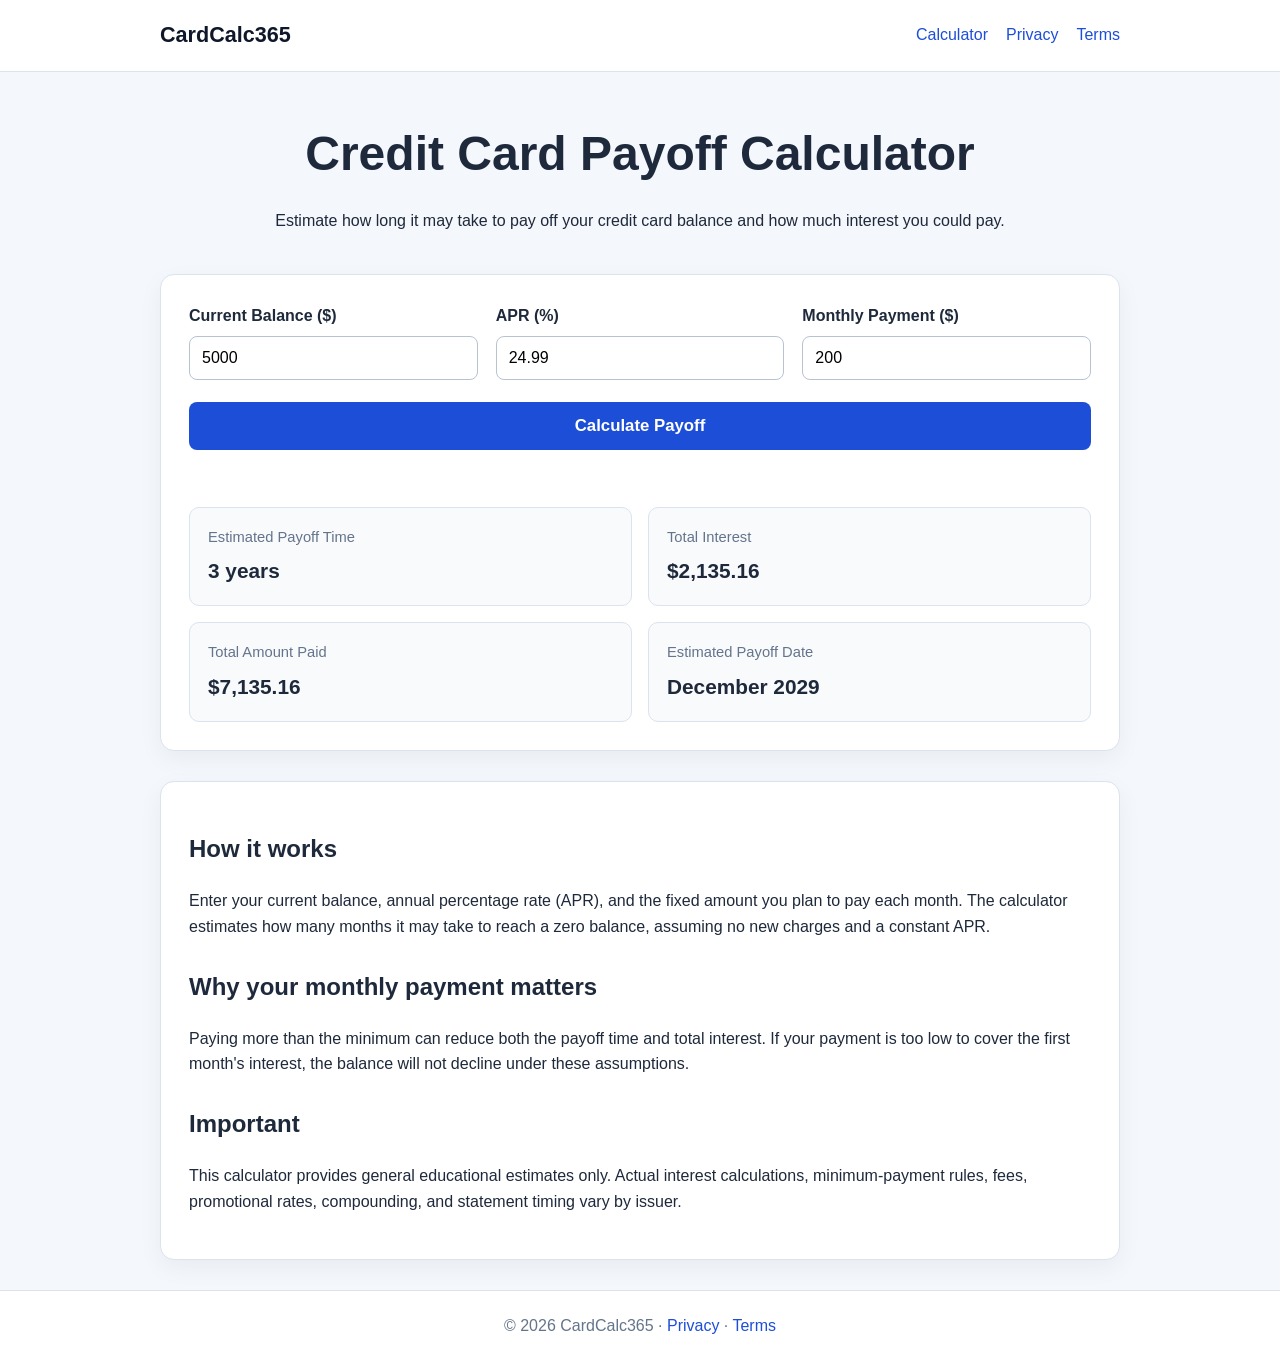
==== index.html @ a26a6aa6 "Add files via upload" ====
<!DOCTYPE html>
<html lang="en">
<head>
<meta charset="UTF-8">
<meta name="viewport" content="width=device-width, initial-scale=1.0">
<title>Credit Card Payoff Calculator | CardCalc365</title>
<meta name="description" content="Free U.S. credit card payoff calculator. Estimate payoff time, total interest, total paid, and payoff date.">
<link rel="stylesheet" href="style.css">
</head>
<body>
<header><div class="wrap top"><a class="brand" href="/">CardCalc365</a><nav><a href="/">Calculator</a><a href="privacy.html">Privacy</a><a href="terms.html">Terms</a></nav></div></header>
<main class="wrap">
<section class="hero"><h1>Credit Card Payoff Calculator</h1><p>Estimate how long it may take to pay off your credit card balance and how much interest you could pay.</p></section>
<section class="card">
<div class="grid">
<label>Current Balance ($)<input id="balance" type="number" min="0" step="0.01" value="5000"></label>
<label>APR (%)<input id="apr" type="number" min="0" step="0.01" value="24.99"></label>
<label>Monthly Payment ($)<input id="payment" type="number" min="0" step="0.01" value="200"></label>
</div>
<button id="calc">Calculate Payoff</button>
<p id="msg" class="msg"></p>
<div class="results">
<div><span>Estimated Payoff Time</span><strong id="time">—</strong></div>
<div><span>Total Interest</span><strong id="interest">—</strong></div>
<div><span>Total Amount Paid</span><strong id="paid">—</strong></div>
<div><span>Estimated Payoff Date</span><strong id="date">—</strong></div>
</div>
</section>
<section class="content">
<h2>How it works</h2><p>Enter your current balance, annual percentage rate (APR), and the fixed amount you plan to pay each month. The calculator estimates how many months it may take to reach a zero balance, assuming no new charges and a constant APR.</p>
<h2>Why your monthly payment matters</h2><p>Paying more than the minimum can reduce both the payoff time and total interest. If your payment is too low to cover the first month's interest, the balance will not decline under these assumptions.</p>
<h2>Important</h2><p>This calculator provides general educational estimates only. Actual interest calculations, minimum-payment rules, fees, promotional rates, compounding, and statement timing vary by issuer.</p>
</section>
</main>
<footer><div class="wrap">© <span id="year"></span> CardCalc365 · <a href="privacy.html">Privacy</a> · <a href="terms.html">Terms</a></div></footer>
<script src="script.js"></script>
</body>
</html>
---- style.css ----
*{box-sizing:border-box}body{margin:0;font-family:Arial,Helvetica,sans-serif;background:#f4f7fb;color:#1e293b;line-height:1.6}.wrap{width:min(960px,92%);margin:auto}header,footer{background:#fff;border-bottom:1px solid #dbe3ee}.top{display:flex;justify-content:space-between;align-items:center;padding:18px 0}.brand{font-weight:700;font-size:1.35rem;color:#0f172a;text-decoration:none}nav{display:flex;gap:18px}a{color:#1d4ed8;text-decoration:none}a:hover{text-decoration:underline}.hero{text-align:center;padding:44px 0 24px}.hero h1{font-size:clamp(2rem,5vw,3rem);margin:0 0 10px}.card,.content{background:#fff;border:1px solid #dbe3ee;border-radius:14px;padding:28px;box-shadow:0 8px 24px rgba(15,23,42,.05);margin-bottom:30px}.grid{display:grid;grid-template-columns:repeat(3,1fr);gap:18px}label{font-weight:700}input{width:100%;margin-top:7px;padding:12px;border:1px solid #b8c3d1;border-radius:8px;font-size:1rem}button{margin-top:22px;width:100%;padding:14px;border:0;border-radius:8px;background:#1d4ed8;color:#fff;font-size:1.05rem;font-weight:700;cursor:pointer}.msg{font-weight:700;min-height:25px}.results{display:grid;grid-template-columns:repeat(2,1fr);gap:16px}.results div{background:#f8fafc;border:1px solid #dbe3ee;border-radius:10px;padding:18px}.results span{display:block;color:#64748b;font-size:.92rem}.results strong{display:block;font-size:1.3rem;margin-top:5px}.content h2:not(:first-child){margin-top:28px}footer{border-top:1px solid #dbe3ee;border-bottom:0;text-align:center;padding:22px 0;color:#64748b}@media(max-width:760px){.top{flex-direction:column;align-items:flex-start;gap:10px}.grid,.results{grid-template-columns:1fr}.card,.content{padding:20px}}
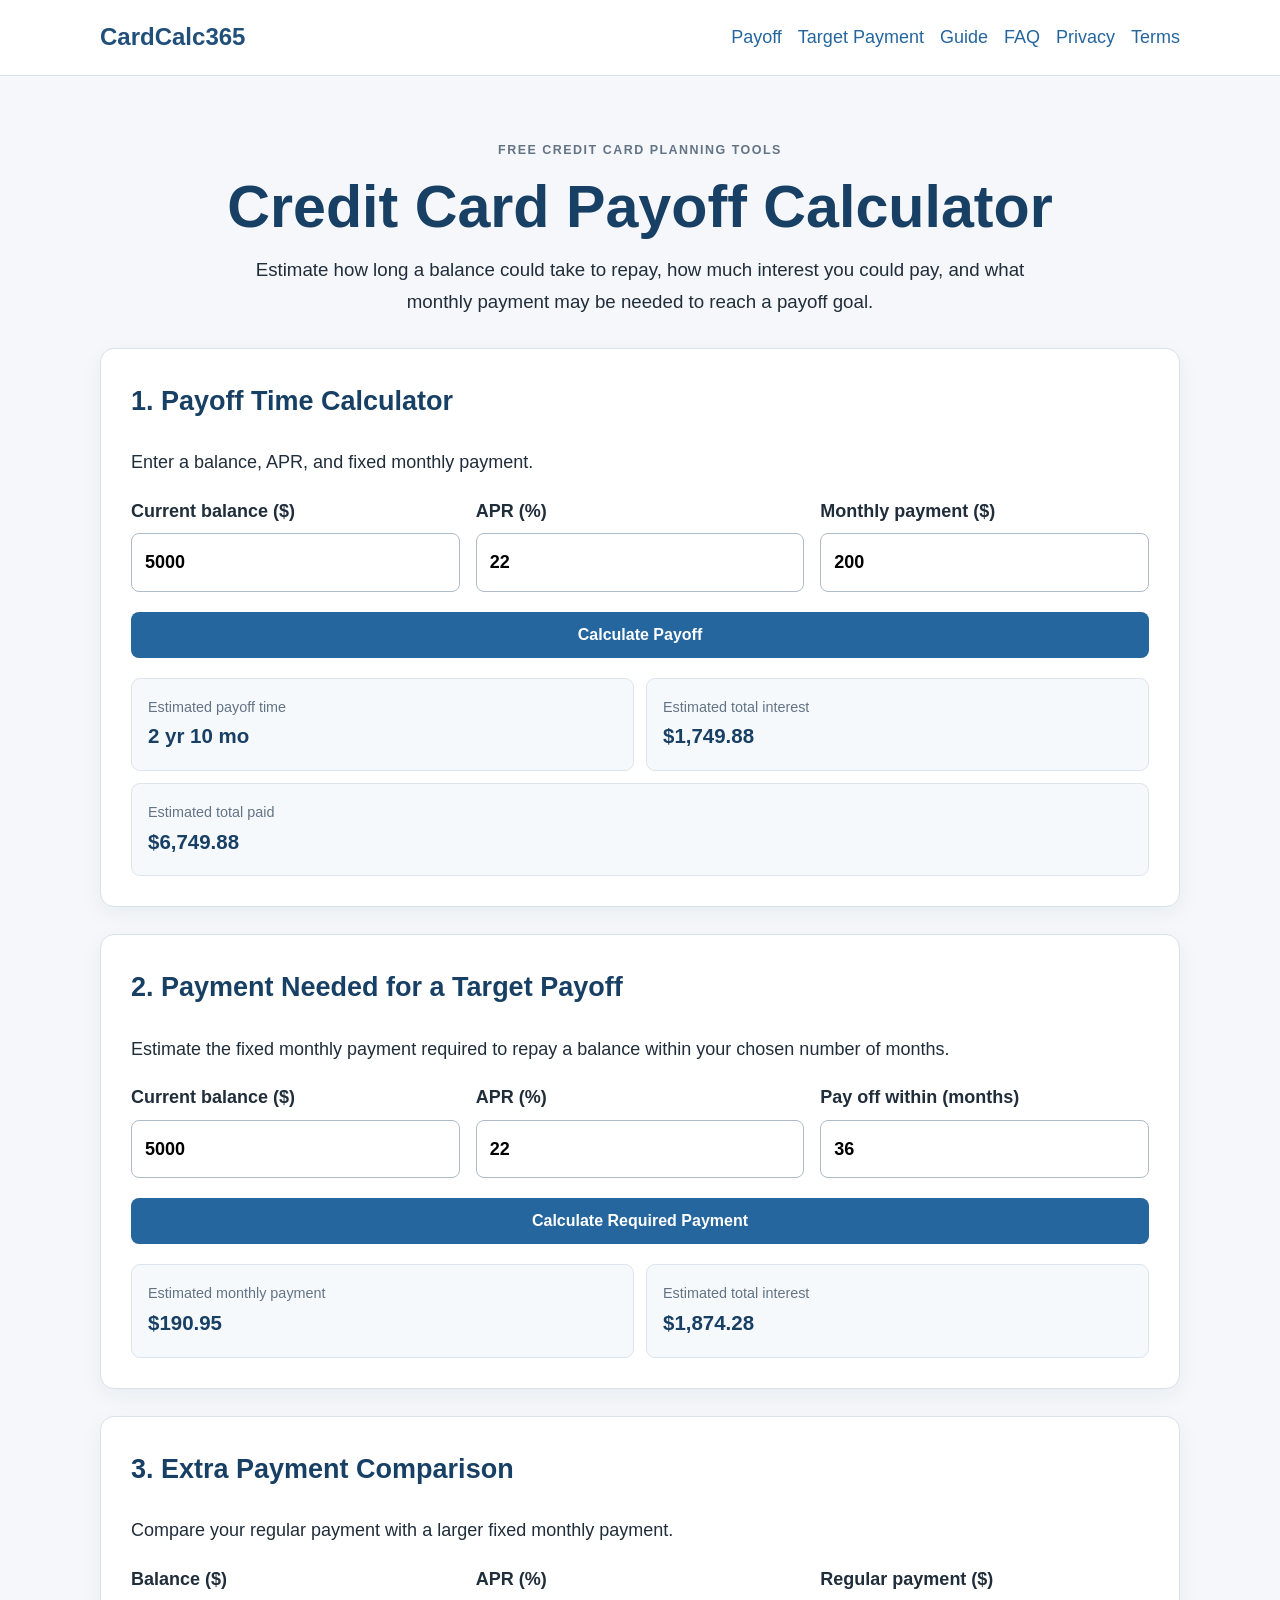
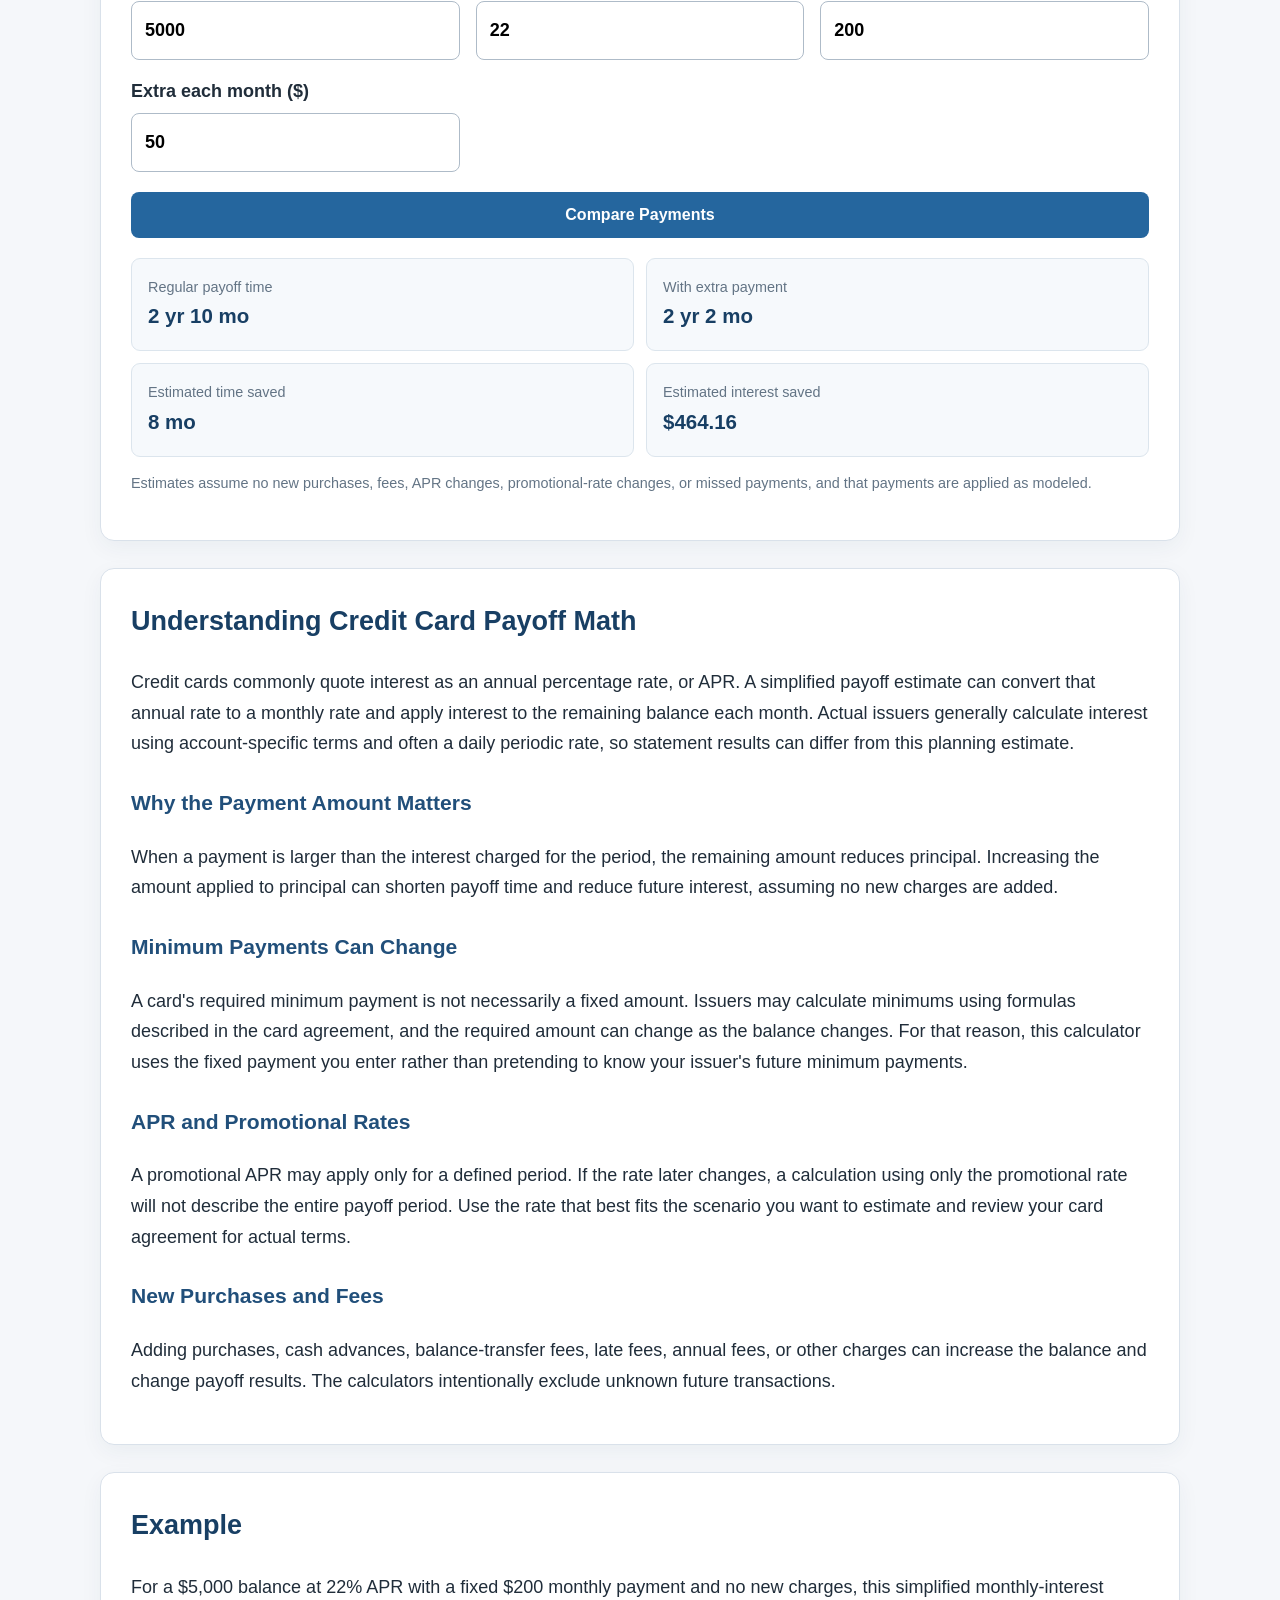
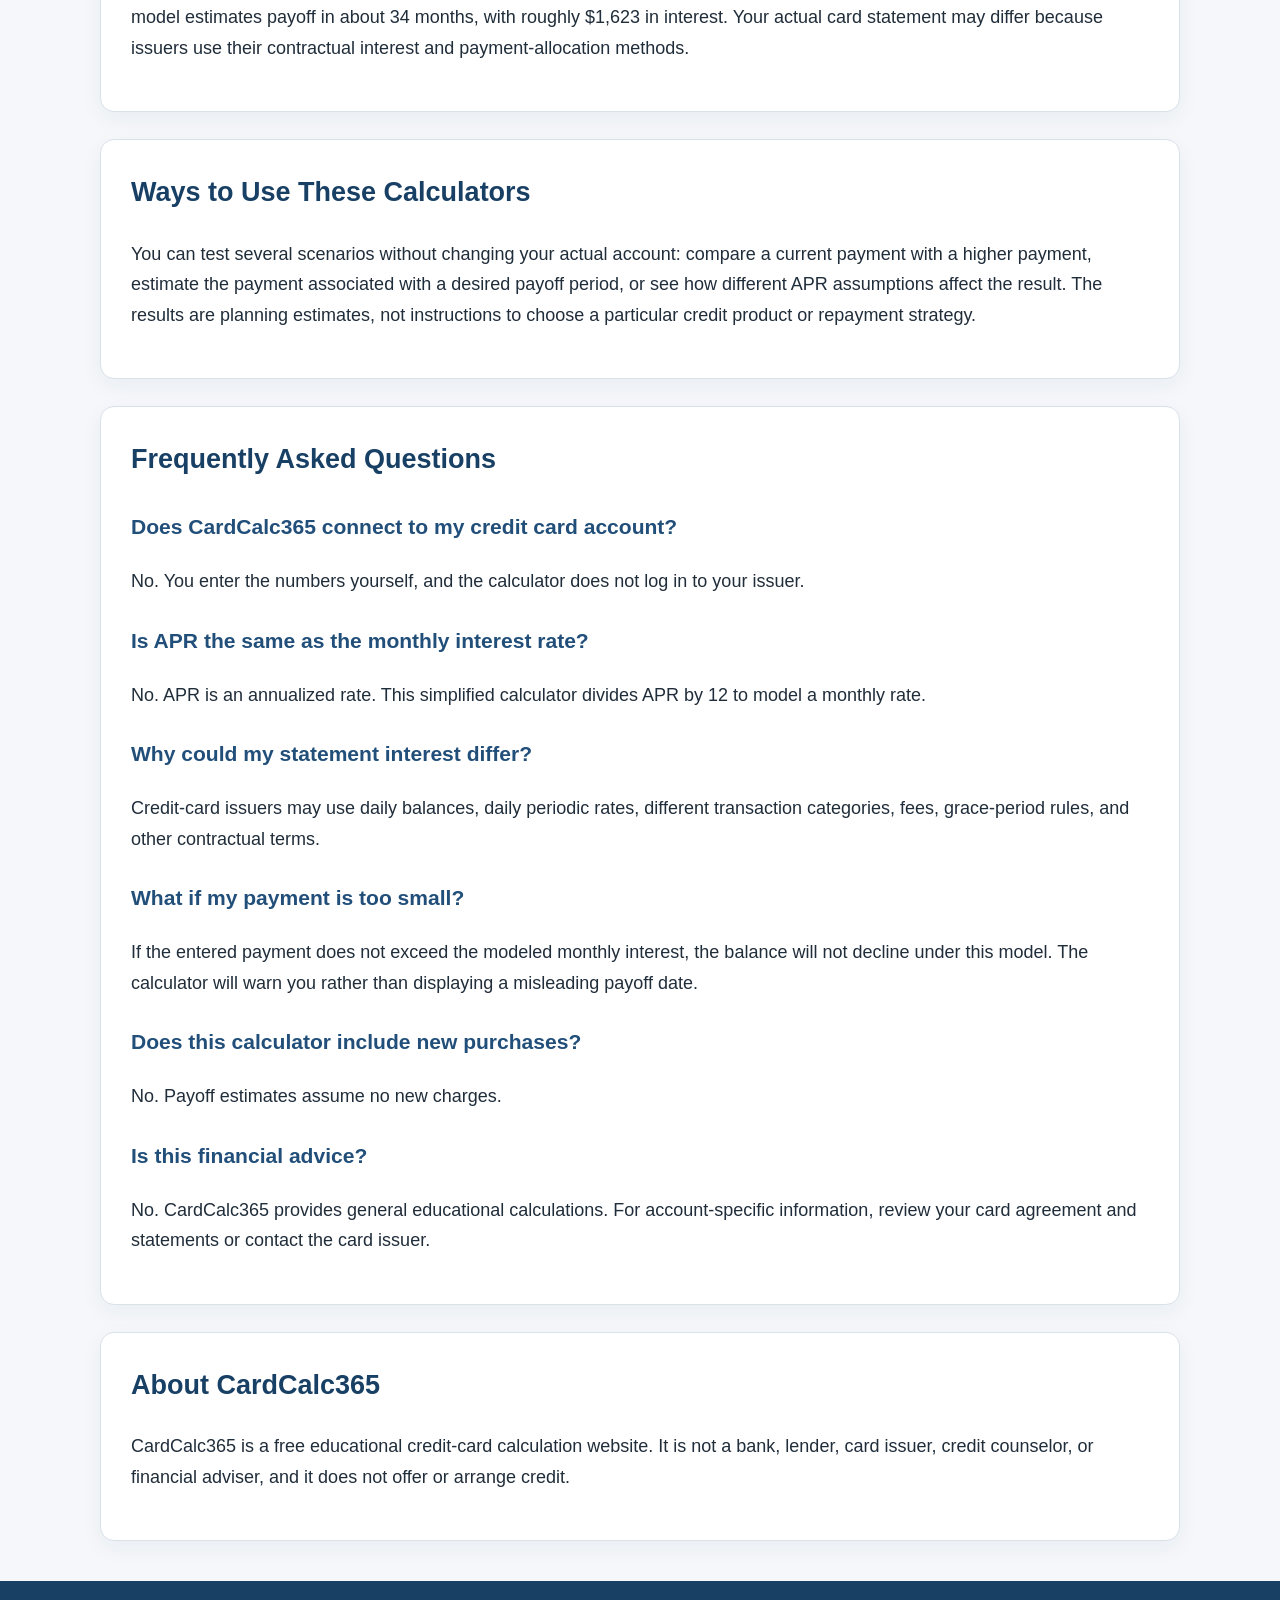
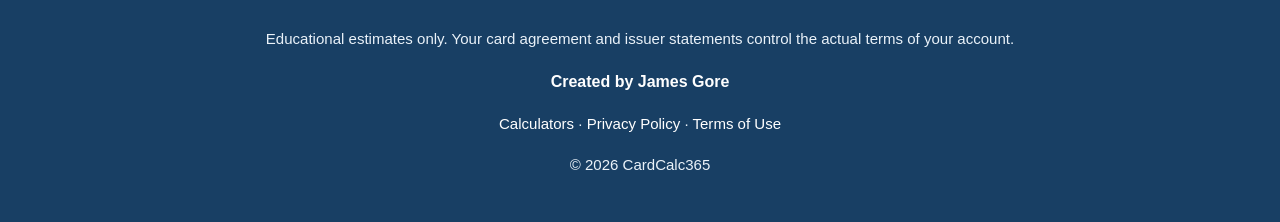
==== commit 66002f12: "Add files via upload" ====
--- a/index.html
+++ b/index.html
@@ -1,38 +1,53 @@
-<!DOCTYPE html>
-<html lang="en">
-<head>
-<meta charset="UTF-8">
-<meta name="viewport" content="width=device-width, initial-scale=1.0">
+<!doctype html>
+<html lang="en"><head>
+<meta charset="utf-8"><meta name="viewport" content="width=device-width,initial-scale=1">
 <title>Credit Card Payoff Calculator | CardCalc365</title>
-<meta name="description" content="Free U.S. credit card payoff calculator. Estimate payoff time, total interest, total paid, and payoff date.">
+<meta name="description" content="Free credit card payoff calculator. Estimate payoff time, total interest, payment needed for a target payoff date, and the effect of extra monthly payments.">
 <link rel="stylesheet" href="style.css">
-</head>
-<body>
-<header><div class="wrap top"><a class="brand" href="/">CardCalc365</a><nav><a href="/">Calculator</a><a href="privacy.html">Privacy</a><a href="terms.html">Terms</a></nav></div></header>
+</head><body>
+<header><div class="wrap top"><a class="brand" href="index.html">CardCalc365</a><nav><a href="#payoff">Payoff</a><a href="#target">Target Payment</a><a href="#guide">Guide</a><a href="#faq">FAQ</a><a href="privacy.html">Privacy</a><a href="terms.html">Terms</a></nav></div></header>
 <main class="wrap">
-<section class="hero"><h1>Credit Card Payoff Calculator</h1><p>Estimate how long it may take to pay off your credit card balance and how much interest you could pay.</p></section>
-<section class="card">
-<div class="grid">
-<label>Current Balance ($)<input id="balance" type="number" min="0" step="0.01" value="5000"></label>
-<label>APR (%)<input id="apr" type="number" min="0" step="0.01" value="24.99"></label>
-<label>Monthly Payment ($)<input id="payment" type="number" min="0" step="0.01" value="200"></label>
-</div>
-<button id="calc">Calculate Payoff</button>
-<p id="msg" class="msg"></p>
-<div class="results">
-<div><span>Estimated Payoff Time</span><strong id="time">—</strong></div>
-<div><span>Total Interest</span><strong id="interest">—</strong></div>
-<div><span>Total Amount Paid</span><strong id="paid">—</strong></div>
-<div><span>Estimated Payoff Date</span><strong id="date">—</strong></div>
-</div>
+<section class="hero"><p class="eyebrow">FREE CREDIT CARD PLANNING TOOLS</p><h1>Credit Card Payoff Calculator</h1><p class="lead">Estimate how long a balance could take to repay, how much interest you could pay, and what monthly payment may be needed to reach a payoff goal.</p></section>
+
+<section class="card" id="payoff"><h2>1. Payoff Time Calculator</h2><p>Enter a balance, APR, and fixed monthly payment.</p>
+<div class="grid"><label>Current balance ($)<input id="balance" type="number" min="0" step="10" value="5000"></label><label>APR (%)<input id="apr" type="number" min="0" step=".01" value="22"></label><label>Monthly payment ($)<input id="payment" type="number" min="0" step="5" value="200"></label></div>
+<button onclick="calcPayoff()">Calculate Payoff</button><p class="error" id="err1"></p>
+<div class="results"><div><span>Estimated payoff time</span><strong id="months">—</strong></div><div><span>Estimated total interest</span><strong id="interest">—</strong></div><div class="wide"><span>Estimated total paid</span><strong id="total">—</strong></div></div>
 </section>
-<section class="content">
-<h2>How it works</h2><p>Enter your current balance, annual percentage rate (APR), and the fixed amount you plan to pay each month. The calculator estimates how many months it may take to reach a zero balance, assuming no new charges and a constant APR.</p>
-<h2>Why your monthly payment matters</h2><p>Paying more than the minimum can reduce both the payoff time and total interest. If your payment is too low to cover the first month's interest, the balance will not decline under these assumptions.</p>
-<h2>Important</h2><p>This calculator provides general educational estimates only. Actual interest calculations, minimum-payment rules, fees, promotional rates, compounding, and statement timing vary by issuer.</p>
+
+<section class="card" id="target"><h2>2. Payment Needed for a Target Payoff</h2><p>Estimate the fixed monthly payment required to repay a balance within your chosen number of months.</p>
+<div class="grid"><label>Current balance ($)<input id="balance2" type="number" min="0" step="10" value="5000"></label><label>APR (%)<input id="apr2" type="number" min="0" step=".01" value="22"></label><label>Pay off within (months)<input id="targetMonths" type="number" min="1" step="1" value="36"></label></div>
+<button onclick="calcTarget()">Calculate Required Payment</button><p class="error" id="err2"></p>
+<div class="results"><div><span>Estimated monthly payment</span><strong id="needed">—</strong></div><div><span>Estimated total interest</span><strong id="targetInterest">—</strong></div></div>
 </section>
+
+<section class="card"><h2>3. Extra Payment Comparison</h2><p>Compare your regular payment with a larger fixed monthly payment.</p>
+<div class="grid"><label>Balance ($)<input id="balance3" type="number" min="0" step="10" value="5000"></label><label>APR (%)<input id="apr3" type="number" min="0" step=".01" value="22"></label><label>Regular payment ($)<input id="regular" type="number" min="0" step="5" value="200"></label><label>Extra each month ($)<input id="extra" type="number" min="0" step="5" value="50"></label></div>
+<button onclick="calcExtra()">Compare Payments</button><p class="error" id="err3"></p>
+<div class="results"><div><span>Regular payoff time</span><strong id="regularTime">—</strong></div><div><span>With extra payment</span><strong id="extraTime">—</strong></div><div><span>Estimated time saved</span><strong id="timeSaved">—</strong></div><div><span>Estimated interest saved</span><strong id="interestSaved">—</strong></div></div>
+<p class="note">Estimates assume no new purchases, fees, APR changes, promotional-rate changes, or missed payments, and that payments are applied as modeled.</p></section>
+
+<section class="content" id="guide"><h2>Understanding Credit Card Payoff Math</h2>
+<p>Credit cards commonly quote interest as an annual percentage rate, or APR. A simplified payoff estimate can convert that annual rate to a monthly rate and apply interest to the remaining balance each month. Actual issuers generally calculate interest using account-specific terms and often a daily periodic rate, so statement results can differ from this planning estimate.</p>
+<h3>Why the Payment Amount Matters</h3><p>When a payment is larger than the interest charged for the period, the remaining amount reduces principal. Increasing the amount applied to principal can shorten payoff time and reduce future interest, assuming no new charges are added.</p>
+<h3>Minimum Payments Can Change</h3><p>A card's required minimum payment is not necessarily a fixed amount. Issuers may calculate minimums using formulas described in the card agreement, and the required amount can change as the balance changes. For that reason, this calculator uses the fixed payment you enter rather than pretending to know your issuer's future minimum payments.</p>
+<h3>APR and Promotional Rates</h3><p>A promotional APR may apply only for a defined period. If the rate later changes, a calculation using only the promotional rate will not describe the entire payoff period. Use the rate that best fits the scenario you want to estimate and review your card agreement for actual terms.</p>
+<h3>New Purchases and Fees</h3><p>Adding purchases, cash advances, balance-transfer fees, late fees, annual fees, or other charges can increase the balance and change payoff results. The calculators intentionally exclude unknown future transactions.</p></section>
+
+<section class="content"><h2>Example</h2><p>For a $5,000 balance at 22% APR with a fixed $200 monthly payment and no new charges, this simplified monthly-interest model estimates payoff in about 34 months, with roughly $1,623 in interest. Your actual card statement may differ because issuers use their contractual interest and payment-allocation methods.</p></section>
+
+<section class="content"><h2>Ways to Use These Calculators</h2>
+<p>You can test several scenarios without changing your actual account: compare a current payment with a higher payment, estimate the payment associated with a desired payoff period, or see how different APR assumptions affect the result. The results are planning estimates, not instructions to choose a particular credit product or repayment strategy.</p></section>
+
+<section class="content" id="faq"><h2>Frequently Asked Questions</h2>
+<h3>Does CardCalc365 connect to my credit card account?</h3><p>No. You enter the numbers yourself, and the calculator does not log in to your issuer.</p>
+<h3>Is APR the same as the monthly interest rate?</h3><p>No. APR is an annualized rate. This simplified calculator divides APR by 12 to model a monthly rate.</p>
+<h3>Why could my statement interest differ?</h3><p>Credit-card issuers may use daily balances, daily periodic rates, different transaction categories, fees, grace-period rules, and other contractual terms.</p>
+<h3>What if my payment is too small?</h3><p>If the entered payment does not exceed the modeled monthly interest, the balance will not decline under this model. The calculator will warn you rather than displaying a misleading payoff date.</p>
+<h3>Does this calculator include new purchases?</h3><p>No. Payoff estimates assume no new charges.</p>
+<h3>Is this financial advice?</h3><p>No. CardCalc365 provides general educational calculations. For account-specific information, review your card agreement and statements or contact the card issuer.</p></section>
+
+<section class="content"><h2>About CardCalc365</h2><p>CardCalc365 is a free educational credit-card calculation website. It is not a bank, lender, card issuer, credit counselor, or financial adviser, and it does not offer or arrange credit.</p></section>
 </main>
-<footer><div class="wrap">© <span id="year"></span> CardCalc365 · <a href="privacy.html">Privacy</a> · <a href="terms.html">Terms</a></div></footer>
-<script src="script.js"></script>
-</body>
-</html>+<footer><div class="wrap"><p>Educational estimates only. Your card agreement and issuer statements control the actual terms of your account.</p><p class="creator">Created by James Gore</p><p><a href="index.html">Calculators</a> · <a href="privacy.html">Privacy Policy</a> · <a href="terms.html">Terms of Use</a></p><p>© 2026 CardCalc365</p></div></footer>
+<script src="script.js"></script></body></html>
--- a/style.css
+++ b/style.css
@@ -1 +1 @@
-*{box-sizing:border-box}body{margin:0;font-family:Arial,Helvetica,sans-serif;background:#f4f7fb;color:#1e293b;line-height:1.6}.wrap{width:min(960px,92%);margin:auto}header,footer{background:#fff;border-bottom:1px solid #dbe3ee}.top{display:flex;justify-content:space-between;align-items:center;padding:18px 0}.brand{font-weight:700;font-size:1.35rem;color:#0f172a;text-decoration:none}nav{display:flex;gap:18px}a{color:#1d4ed8;text-decoration:none}a:hover{text-decoration:underline}.hero{text-align:center;padding:44px 0 24px}.hero h1{font-size:clamp(2rem,5vw,3rem);margin:0 0 10px}.card,.content{background:#fff;border:1px solid #dbe3ee;border-radius:14px;padding:28px;box-shadow:0 8px 24px rgba(15,23,42,.05);margin-bottom:30px}.grid{display:grid;grid-template-columns:repeat(3,1fr);gap:18px}label{font-weight:700}input{width:100%;margin-top:7px;padding:12px;border:1px solid #b8c3d1;border-radius:8px;font-size:1rem}button{margin-top:22px;width:100%;padding:14px;border:0;border-radius:8px;background:#1d4ed8;color:#fff;font-size:1.05rem;font-weight:700;cursor:pointer}.msg{font-weight:700;min-height:25px}.results{display:grid;grid-template-columns:repeat(2,1fr);gap:16px}.results div{background:#f8fafc;border:1px solid #dbe3ee;border-radius:10px;padding:18px}.results span{display:block;color:#64748b;font-size:.92rem}.results strong{display:block;font-size:1.3rem;margin-top:5px}.content h2:not(:first-child){margin-top:28px}footer{border-top:1px solid #dbe3ee;border-bottom:0;text-align:center;padding:22px 0;color:#64748b}@media(max-width:760px){.top{flex-direction:column;align-items:flex-start;gap:10px}.grid,.results{grid-template-columns:1fr}.card,.content{padding:20px}}+*{box-sizing:border-box}html{scroll-behavior:smooth}body{margin:0;background:#f5f7fa;color:#202d3a;font:18px/1.7 Arial,sans-serif}.wrap{width:min(1080px,92%);margin:auto}header{background:#fff;border-bottom:1px solid #d9e1ea}.top{display:flex;justify-content:space-between;align-items:center;gap:20px;padding:17px 0}.brand{font-size:1.5rem;font-weight:800;color:#214f7a;text-decoration:none}nav{display:flex;gap:16px;flex-wrap:wrap}a{color:#25669e;text-decoration:none}a:hover{text-decoration:underline}.hero{text-align:center;padding:52px 0 30px}.eyebrow{font-size:.78rem;font-weight:800;letter-spacing:.12em;color:#637485}.hero h1{font-size:clamp(2.3rem,6vw,3.7rem);line-height:1.1;margin:5px 0 15px;color:#183f64}.lead{font-size:1.17rem;max-width:820px;margin:auto}.card,.content{background:#fff;border:1px solid #d9e1ea;border-radius:14px;padding:30px;margin-bottom:27px;box-shadow:0 7px 22px rgba(25,55,85,.05)}h2{color:#183f64;margin-top:0}h3{color:#214f7a;margin-top:26px}.grid{display:grid;grid-template-columns:repeat(3,1fr);gap:16px}label{display:block;font-weight:700}input{width:100%;padding:13px;margin-top:7px;border:1px solid #aebbc8;border-radius:8px;font:inherit}button{width:100%;padding:14px;margin-top:20px;border:0;border-radius:8px;background:#25669e;color:#fff;font-size:1rem;font-weight:800;cursor:pointer}.results{display:grid;grid-template-columns:repeat(2,1fr);gap:12px;margin-top:20px}.results div{background:#f6f9fc;border:1px solid #dce5ed;border-radius:9px;padding:16px}.results .wide{grid-column:1/-1}.results span{display:block;color:#637485;font-size:.9rem}.results strong{font-size:1.28rem;color:#183f64}.note{font-size:.9rem;color:#637485}.error{color:#a32323;font-weight:bold}.back{display:inline-block;margin-top:23px;padding:11px 18px;border-radius:8px;background:#25669e;color:#fff;font-weight:800}.back:hover{text-decoration:none}footer{background:#183f64;color:#eaf2f9;text-align:center;padding:30px 0;margin-top:40px;font-size:.94rem}footer a{color:#fff}.creator{font-weight:800;color:#fff;font-size:1rem}@media(max-width:760px){body{font-size:17px}.top{flex-direction:column;align-items:flex-start}.grid,.results{grid-template-columns:1fr}.results .wide{grid-column:auto}.card,.content{padding:21px}}
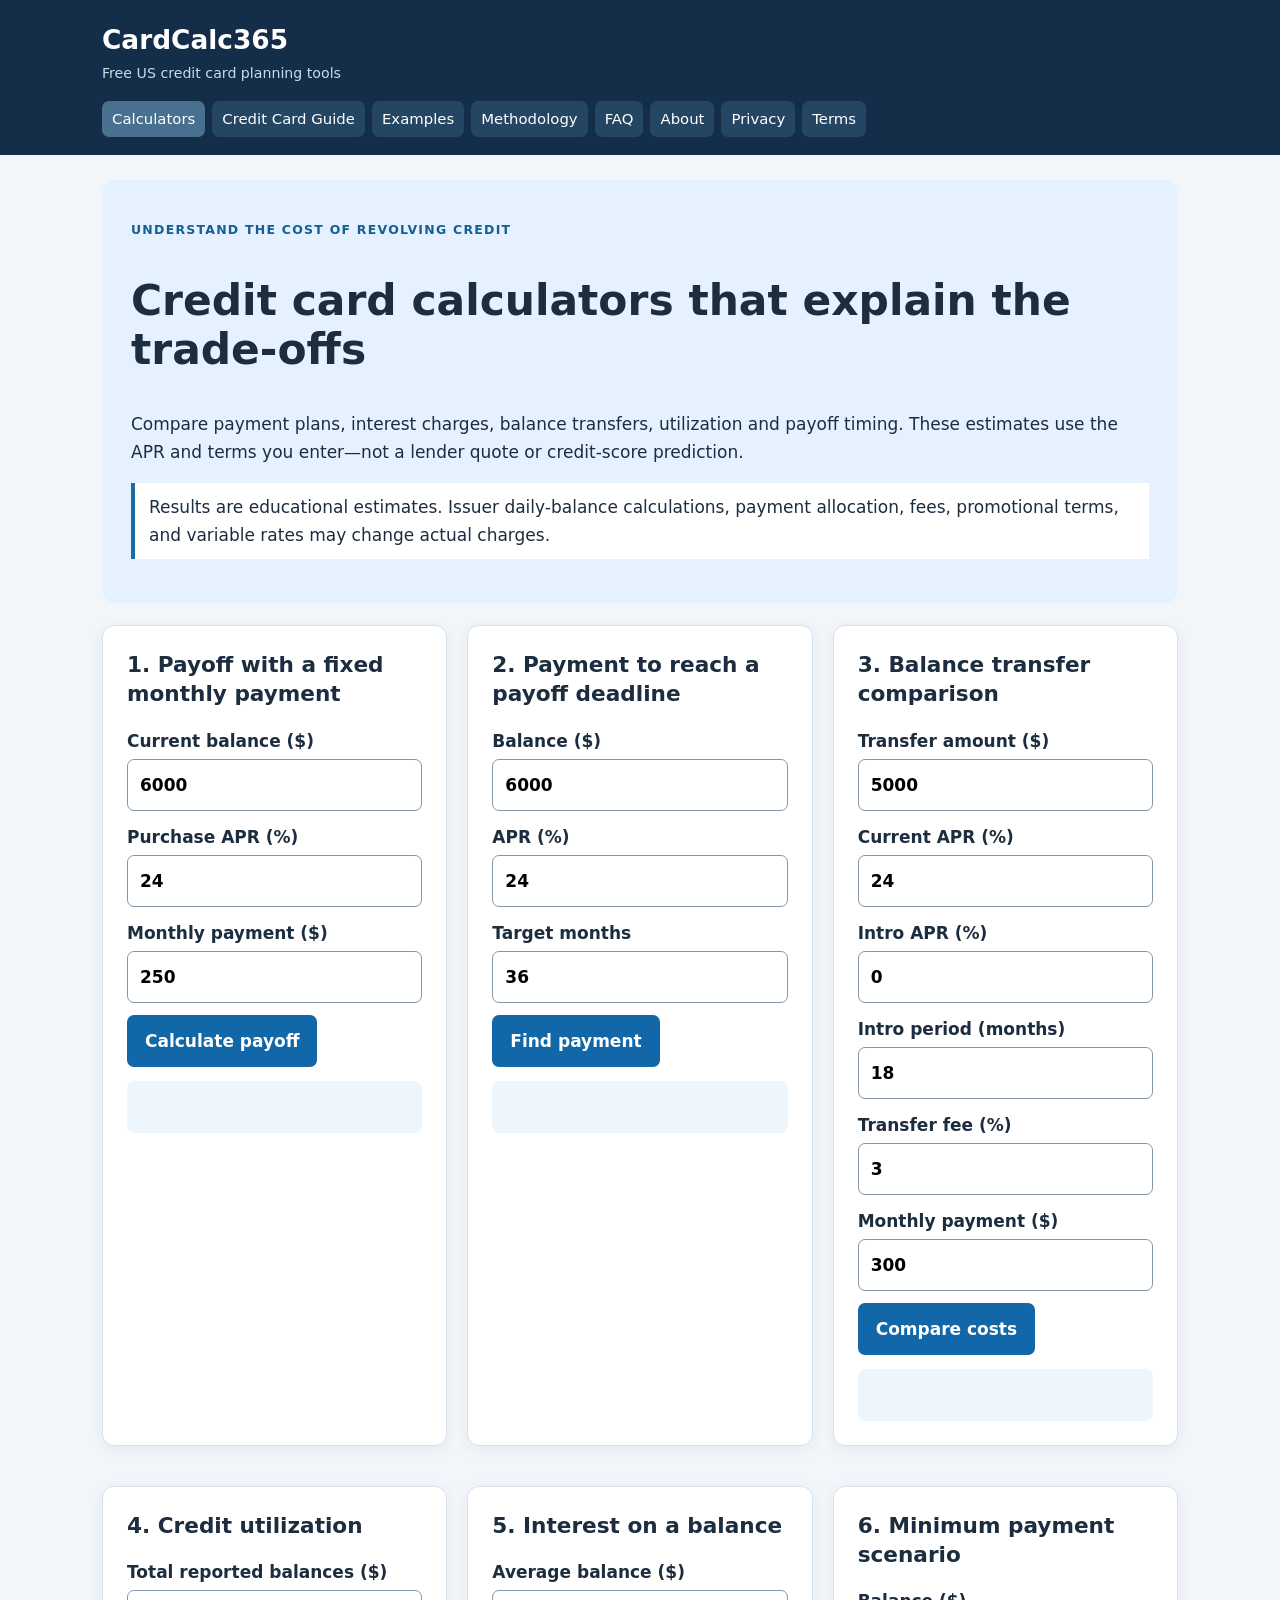
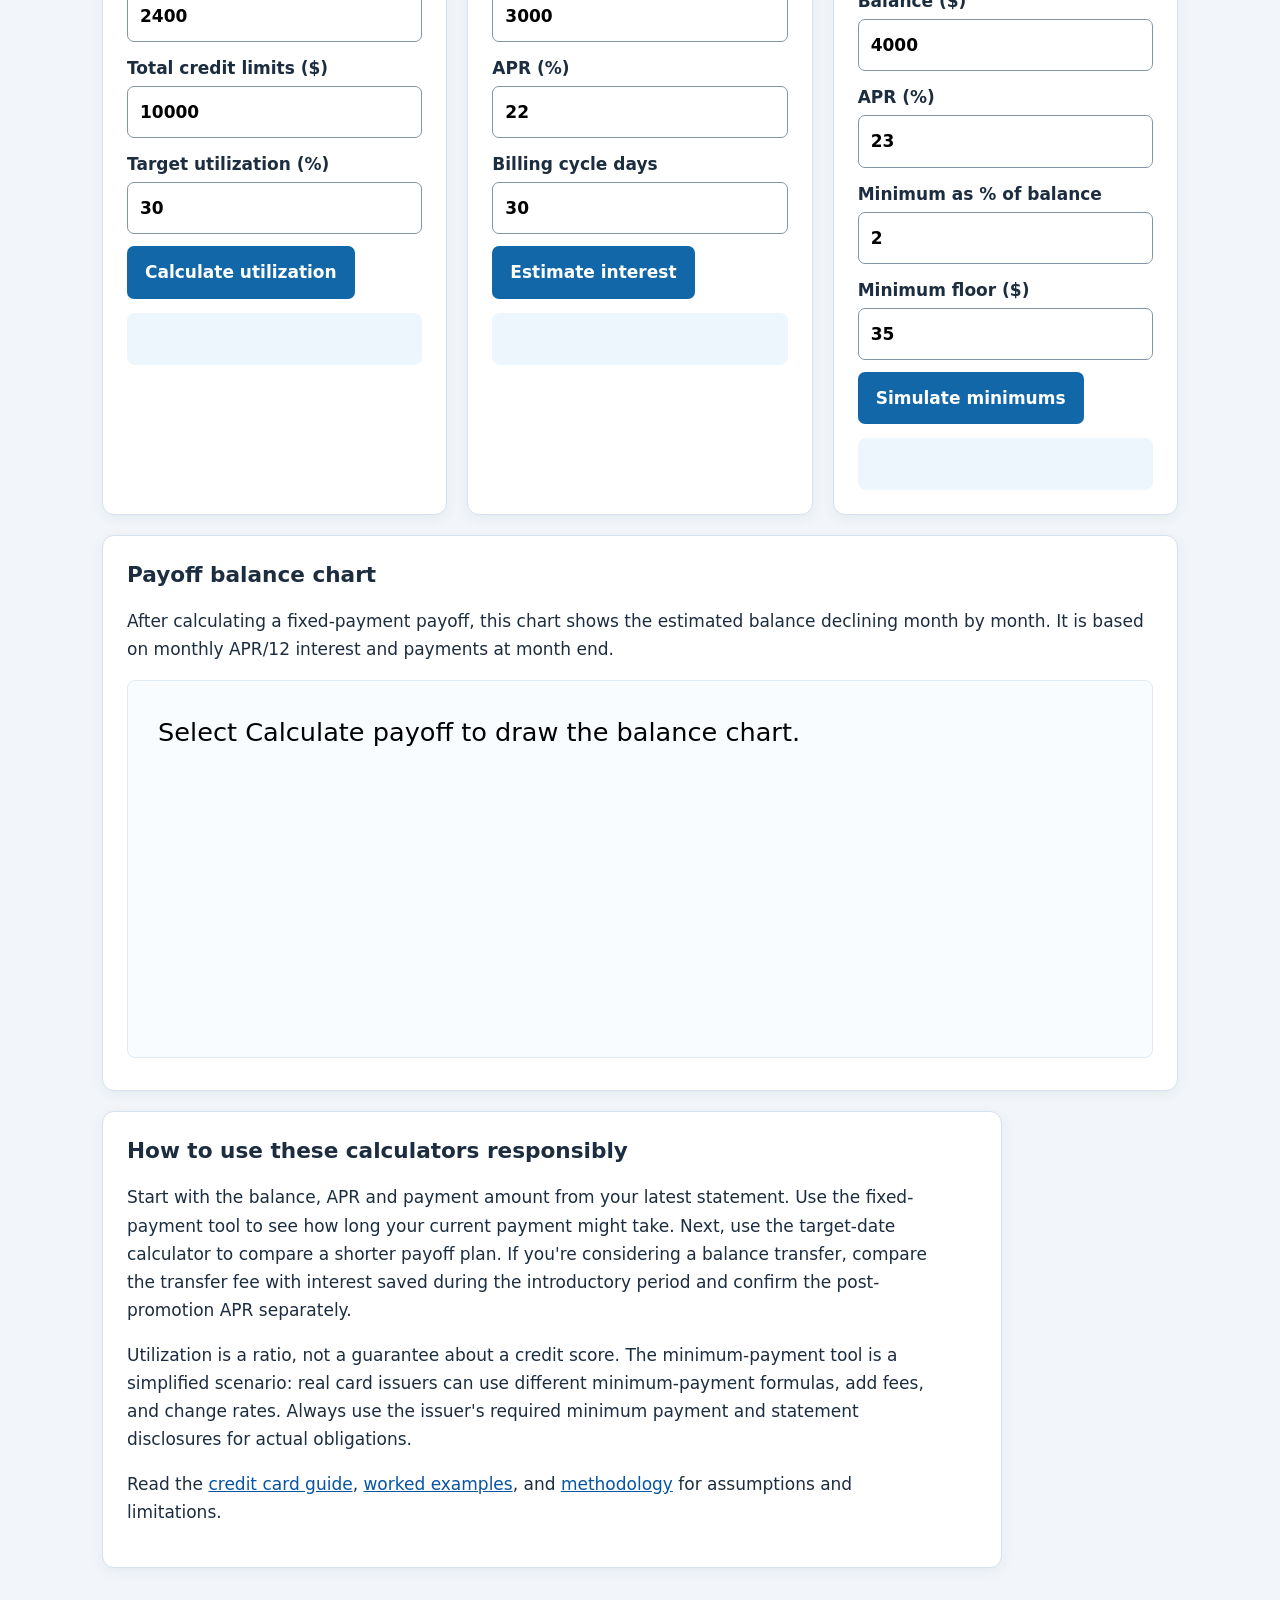
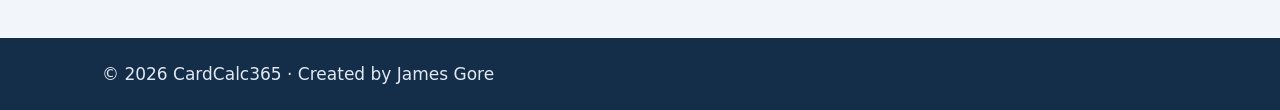
==== commit 9ec9cd77: "Add files via upload" ====
--- a/index.html
+++ b/index.html
@@ -1,53 +1,10 @@
-<!doctype html>
-<html lang="en"><head>
-<meta charset="utf-8"><meta name="viewport" content="width=device-width,initial-scale=1">
-<title>Credit Card Payoff Calculator | CardCalc365</title>
-<meta name="description" content="Free credit card payoff calculator. Estimate payoff time, total interest, payment needed for a target payoff date, and the effect of extra monthly payments.">
-<link rel="stylesheet" href="style.css">
-</head><body>
-<header><div class="wrap top"><a class="brand" href="index.html">CardCalc365</a><nav><a href="#payoff">Payoff</a><a href="#target">Target Payment</a><a href="#guide">Guide</a><a href="#faq">FAQ</a><a href="privacy.html">Privacy</a><a href="terms.html">Terms</a></nav></div></header>
-<main class="wrap">
-<section class="hero"><p class="eyebrow">FREE CREDIT CARD PLANNING TOOLS</p><h1>Credit Card Payoff Calculator</h1><p class="lead">Estimate how long a balance could take to repay, how much interest you could pay, and what monthly payment may be needed to reach a payoff goal.</p></section>
-
-<section class="card" id="payoff"><h2>1. Payoff Time Calculator</h2><p>Enter a balance, APR, and fixed monthly payment.</p>
-<div class="grid"><label>Current balance ($)<input id="balance" type="number" min="0" step="10" value="5000"></label><label>APR (%)<input id="apr" type="number" min="0" step=".01" value="22"></label><label>Monthly payment ($)<input id="payment" type="number" min="0" step="5" value="200"></label></div>
-<button onclick="calcPayoff()">Calculate Payoff</button><p class="error" id="err1"></p>
-<div class="results"><div><span>Estimated payoff time</span><strong id="months">—</strong></div><div><span>Estimated total interest</span><strong id="interest">—</strong></div><div class="wide"><span>Estimated total paid</span><strong id="total">—</strong></div></div>
-</section>
-
-<section class="card" id="target"><h2>2. Payment Needed for a Target Payoff</h2><p>Estimate the fixed monthly payment required to repay a balance within your chosen number of months.</p>
-<div class="grid"><label>Current balance ($)<input id="balance2" type="number" min="0" step="10" value="5000"></label><label>APR (%)<input id="apr2" type="number" min="0" step=".01" value="22"></label><label>Pay off within (months)<input id="targetMonths" type="number" min="1" step="1" value="36"></label></div>
-<button onclick="calcTarget()">Calculate Required Payment</button><p class="error" id="err2"></p>
-<div class="results"><div><span>Estimated monthly payment</span><strong id="needed">—</strong></div><div><span>Estimated total interest</span><strong id="targetInterest">—</strong></div></div>
-</section>
-
-<section class="card"><h2>3. Extra Payment Comparison</h2><p>Compare your regular payment with a larger fixed monthly payment.</p>
-<div class="grid"><label>Balance ($)<input id="balance3" type="number" min="0" step="10" value="5000"></label><label>APR (%)<input id="apr3" type="number" min="0" step=".01" value="22"></label><label>Regular payment ($)<input id="regular" type="number" min="0" step="5" value="200"></label><label>Extra each month ($)<input id="extra" type="number" min="0" step="5" value="50"></label></div>
-<button onclick="calcExtra()">Compare Payments</button><p class="error" id="err3"></p>
-<div class="results"><div><span>Regular payoff time</span><strong id="regularTime">—</strong></div><div><span>With extra payment</span><strong id="extraTime">—</strong></div><div><span>Estimated time saved</span><strong id="timeSaved">—</strong></div><div><span>Estimated interest saved</span><strong id="interestSaved">—</strong></div></div>
-<p class="note">Estimates assume no new purchases, fees, APR changes, promotional-rate changes, or missed payments, and that payments are applied as modeled.</p></section>
-
-<section class="content" id="guide"><h2>Understanding Credit Card Payoff Math</h2>
-<p>Credit cards commonly quote interest as an annual percentage rate, or APR. A simplified payoff estimate can convert that annual rate to a monthly rate and apply interest to the remaining balance each month. Actual issuers generally calculate interest using account-specific terms and often a daily periodic rate, so statement results can differ from this planning estimate.</p>
-<h3>Why the Payment Amount Matters</h3><p>When a payment is larger than the interest charged for the period, the remaining amount reduces principal. Increasing the amount applied to principal can shorten payoff time and reduce future interest, assuming no new charges are added.</p>
-<h3>Minimum Payments Can Change</h3><p>A card's required minimum payment is not necessarily a fixed amount. Issuers may calculate minimums using formulas described in the card agreement, and the required amount can change as the balance changes. For that reason, this calculator uses the fixed payment you enter rather than pretending to know your issuer's future minimum payments.</p>
-<h3>APR and Promotional Rates</h3><p>A promotional APR may apply only for a defined period. If the rate later changes, a calculation using only the promotional rate will not describe the entire payoff period. Use the rate that best fits the scenario you want to estimate and review your card agreement for actual terms.</p>
-<h3>New Purchases and Fees</h3><p>Adding purchases, cash advances, balance-transfer fees, late fees, annual fees, or other charges can increase the balance and change payoff results. The calculators intentionally exclude unknown future transactions.</p></section>
-
-<section class="content"><h2>Example</h2><p>For a $5,000 balance at 22% APR with a fixed $200 monthly payment and no new charges, this simplified monthly-interest model estimates payoff in about 34 months, with roughly $1,623 in interest. Your actual card statement may differ because issuers use their contractual interest and payment-allocation methods.</p></section>
-
-<section class="content"><h2>Ways to Use These Calculators</h2>
-<p>You can test several scenarios without changing your actual account: compare a current payment with a higher payment, estimate the payment associated with a desired payoff period, or see how different APR assumptions affect the result. The results are planning estimates, not instructions to choose a particular credit product or repayment strategy.</p></section>
-
-<section class="content" id="faq"><h2>Frequently Asked Questions</h2>
-<h3>Does CardCalc365 connect to my credit card account?</h3><p>No. You enter the numbers yourself, and the calculator does not log in to your issuer.</p>
-<h3>Is APR the same as the monthly interest rate?</h3><p>No. APR is an annualized rate. This simplified calculator divides APR by 12 to model a monthly rate.</p>
-<h3>Why could my statement interest differ?</h3><p>Credit-card issuers may use daily balances, daily periodic rates, different transaction categories, fees, grace-period rules, and other contractual terms.</p>
-<h3>What if my payment is too small?</h3><p>If the entered payment does not exceed the modeled monthly interest, the balance will not decline under this model. The calculator will warn you rather than displaying a misleading payoff date.</p>
-<h3>Does this calculator include new purchases?</h3><p>No. Payoff estimates assume no new charges.</p>
-<h3>Is this financial advice?</h3><p>No. CardCalc365 provides general educational calculations. For account-specific information, review your card agreement and statements or contact the card issuer.</p></section>
-
-<section class="content"><h2>About CardCalc365</h2><p>CardCalc365 is a free educational credit-card calculation website. It is not a bank, lender, card issuer, credit counselor, or financial adviser, and it does not offer or arrange credit.</p></section>
-</main>
-<footer><div class="wrap"><p>Educational estimates only. Your card agreement and issuer statements control the actual terms of your account.</p><p class="creator">Created by James Gore</p><p><a href="index.html">Calculators</a> · <a href="privacy.html">Privacy Policy</a> · <a href="terms.html">Terms of Use</a></p><p>© 2026 CardCalc365</p></div></footer>
-<script src="script.js"></script></body></html>+<!doctype html><html lang="en"><head><meta charset="utf-8"><meta name="viewport" content="width=device-width,initial-scale=1"><meta name="theme-color" content="#142d48"><title>Credit Card Payoff, Interest, Balance Transfer &amp; Utilization Calculators | CardCalc365</title><meta name="description" content="Six free credit card planning calculators with payoff charts and practical explanations."><link rel="canonical" href="https://cardcalc365.com/index.html"><link rel="stylesheet" href="style.css"><script async src="https://pagead2.googlesyndication.com/pagead/js/adsbygoogle.js?client=ca-pub-5287196493103465" crossorigin="anonymous"></script><script defer src="script.js"></script></head><body><a class="skip" href="#main">Skip to content</a><header><div class="wrap"><div class="brand"><a href="index.html">CardCalc365</a><small>Free US credit card planning tools</small></div><nav aria-label="Main navigation"><a href="index.html" aria-current="page">Calculators</a><a href="guide.html">Credit Card Guide</a><a href="examples.html">Examples</a><a href="methodology.html">Methodology</a><a href="faq.html">FAQ</a><a href="about.html">About</a><a href="privacy.html">Privacy</a><a href="terms.html">Terms</a></nav></div></header><main id="main" class="wrap"><section class="hero"><p class="eyebrow">Understand the cost of revolving credit</p><h1>Credit card calculators that explain the trade-offs</h1><p>Compare payment plans, interest charges, balance transfers, utilization and payoff timing. These estimates use the APR and terms you enter—not a lender quote or credit-score prediction.</p><p class="note">Results are educational estimates. Issuer daily-balance calculations, payment allocation, fees, promotional terms, and variable rates may change actual charges.</p></section>
+<div class="grid tools">
+<section class="panel"><h2>1. Payoff with a fixed monthly payment</h2><label>Current balance ($)<input id="pbal" type="number" min="0" step="0.01" value="6000"></label><label>Purchase APR (%)<input id="papr" type="number" min="0" max="100" step="0.01" value="24"></label><label>Monthly payment ($)<input id="ppay" type="number" min="0" step="0.01" value="250"></label><button data-calc="payoff">Calculate payoff</button><div class="result" id="payoff-result" aria-live="polite"></div></section>
+<section class="panel"><h2>2. Payment to reach a payoff deadline</h2><label>Balance ($)<input id="tbal" type="number" min="0" value="6000"></label><label>APR (%)<input id="tapr" type="number" min="0" max="100" value="24"></label><label>Target months<input id="tmonths" type="number" min="1" max="600" value="36"></label><button data-calc="target">Find payment</button><div class="result" id="target-result" aria-live="polite"></div></section>
+<section class="panel"><h2>3. Balance transfer comparison</h2><label>Transfer amount ($)<input id="bbal" type="number" min="0" value="5000"></label><label>Current APR (%)<input id="bapr" type="number" min="0" max="100" value="24"></label><label>Intro APR (%)<input id="bintro" type="number" min="0" max="100" value="0"></label><label>Intro period (months)<input id="bmonths" type="number" min="1" max="120" value="18"></label><label>Transfer fee (%)<input id="bfee" type="number" min="0" max="100" value="3"></label><label>Monthly payment ($)<input id="bpay" type="number" min="0" value="300"></label><button data-calc="transfer">Compare costs</button><div class="result" id="transfer-result" aria-live="polite"></div></section>
+<section class="panel"><h2>4. Credit utilization</h2><label>Total reported balances ($)<input id="ubal" type="number" min="0" value="2400"></label><label>Total credit limits ($)<input id="ulimit" type="number" min="0" value="10000"></label><label>Target utilization (%)<input id="utarget" type="number" min="0" max="100" value="30"></label><button data-calc="util">Calculate utilization</button><div class="result" id="util-result" aria-live="polite"></div></section>
+<section class="panel"><h2>5. Interest on a balance</h2><label>Average balance ($)<input id="ibal" type="number" min="0" value="3000"></label><label>APR (%)<input id="iapr" type="number" min="0" max="100" value="22"></label><label>Billing cycle days<input id="idays" type="number" min="1" max="62" value="30"></label><button data-calc="interest">Estimate interest</button><div class="result" id="interest-result" aria-live="polite"></div></section>
+<section class="panel"><h2>6. Minimum payment scenario</h2><label>Balance ($)<input id="mbal" type="number" min="0" value="4000"></label><label>APR (%)<input id="mapr" type="number" min="0" max="100" value="23"></label><label>Minimum as % of balance<input id="mpct" type="number" min="0" max="100" value="2"></label><label>Minimum floor ($)<input id="mfloor" type="number" min="0" value="35"></label><button data-calc="minimum">Simulate minimums</button><div class="result" id="minimum-result" aria-live="polite"></div></section>
+</div><section class="panel"><h2>Payoff balance chart</h2><p>After calculating a fixed-payment payoff, this chart shows the estimated balance declining month by month. It is based on monthly APR/12 interest and payments at month end.</p><svg id="chart" viewBox="0 0 680 250" role="img" aria-label="Remaining card balance over time"><text x="20" y="40">Select Calculate payoff to draw the balance chart.</text></svg></section>
+<section class="panel article"><h2>How to use these calculators responsibly</h2><p>Start with the balance, APR and payment amount from your latest statement. Use the fixed-payment tool to see how long your current payment might take. Next, use the target-date calculator to compare a shorter payoff plan. If you're considering a balance transfer, compare the transfer fee with interest saved during the introductory period and confirm the post-promotion APR separately.</p><p>Utilization is a ratio, not a guarantee about a credit score. The minimum-payment tool is a simplified scenario: real card issuers can use different minimum-payment formulas, add fees, and change rates. Always use the issuer's required minimum payment and statement disclosures for actual obligations.</p><p>Read the <a href="guide.html">credit card guide</a>, <a href="examples.html">worked examples</a>, and <a href="methodology.html">methodology</a> for assumptions and limitations.</p></section></main><footer><div class="wrap">© <span class="year">2026</span> CardCalc365 · Created by James Gore</div></footer></body></html>
--- a/style.css
+++ b/style.css
@@ -1 +1 @@
-*{box-sizing:border-box}html{scroll-behavior:smooth}body{margin:0;background:#f5f7fa;color:#202d3a;font:18px/1.7 Arial,sans-serif}.wrap{width:min(1080px,92%);margin:auto}header{background:#fff;border-bottom:1px solid #d9e1ea}.top{display:flex;justify-content:space-between;align-items:center;gap:20px;padding:17px 0}.brand{font-size:1.5rem;font-weight:800;color:#214f7a;text-decoration:none}nav{display:flex;gap:16px;flex-wrap:wrap}a{color:#25669e;text-decoration:none}a:hover{text-decoration:underline}.hero{text-align:center;padding:52px 0 30px}.eyebrow{font-size:.78rem;font-weight:800;letter-spacing:.12em;color:#637485}.hero h1{font-size:clamp(2.3rem,6vw,3.7rem);line-height:1.1;margin:5px 0 15px;color:#183f64}.lead{font-size:1.17rem;max-width:820px;margin:auto}.card,.content{background:#fff;border:1px solid #d9e1ea;border-radius:14px;padding:30px;margin-bottom:27px;box-shadow:0 7px 22px rgba(25,55,85,.05)}h2{color:#183f64;margin-top:0}h3{color:#214f7a;margin-top:26px}.grid{display:grid;grid-template-columns:repeat(3,1fr);gap:16px}label{display:block;font-weight:700}input{width:100%;padding:13px;margin-top:7px;border:1px solid #aebbc8;border-radius:8px;font:inherit}button{width:100%;padding:14px;margin-top:20px;border:0;border-radius:8px;background:#25669e;color:#fff;font-size:1rem;font-weight:800;cursor:pointer}.results{display:grid;grid-template-columns:repeat(2,1fr);gap:12px;margin-top:20px}.results div{background:#f6f9fc;border:1px solid #dce5ed;border-radius:9px;padding:16px}.results .wide{grid-column:1/-1}.results span{display:block;color:#637485;font-size:.9rem}.results strong{font-size:1.28rem;color:#183f64}.note{font-size:.9rem;color:#637485}.error{color:#a32323;font-weight:bold}.back{display:inline-block;margin-top:23px;padding:11px 18px;border-radius:8px;background:#25669e;color:#fff;font-weight:800}.back:hover{text-decoration:none}footer{background:#183f64;color:#eaf2f9;text-align:center;padding:30px 0;margin-top:40px;font-size:.94rem}footer a{color:#fff}.creator{font-weight:800;color:#fff;font-size:1rem}@media(max-width:760px){body{font-size:17px}.top{flex-direction:column;align-items:flex-start}.grid,.results{grid-template-columns:1fr}.results .wide{grid-column:auto}.card,.content{padding:21px}}+*{box-sizing:border-box}body{margin:0;background:#f2f6fa;color:#1c2d40;font:17px/1.65 system-ui,-apple-system,Segoe UI,sans-serif}a{color:#0755a2}a:hover{text-decoration-thickness:2px}.wrap{max-width:1120px;margin:auto;padding:0 22px}header{background:#142d48;color:white;padding:18px 0}header a{color:white}.brand a{font-size:1.65rem;font-weight:800;text-decoration:none}.brand small{display:block;color:#c8dce8}nav{display:flex;flex-wrap:wrap;gap:7px;margin-top:16px}nav a{padding:6px 10px;border-radius:7px;background:#254662;text-decoration:none;font-size:.93rem}nav a:hover,nav a[aria-current]{background:#47718f}main{padding-top:25px!important;padding-bottom:50px!important}.hero{padding:27px 29px;background:#e5f1ff;border-radius:14px;margin-bottom:22px}.hero h1{font-size:clamp(1.9rem,4vw,2.65rem);line-height:1.17}.eyebrow{text-transform:uppercase;letter-spacing:.1em;font-size:.78rem;font-weight:800;color:#165f92}.note{border-left:4px solid #1c6ca2;padding:10px 14px;background:white}.grid{display:grid;grid-template-columns:repeat(auto-fit,minmax(min(100%,320px),1fr));gap:20px}.panel{background:white;border:1px solid #d6e2ed;border-radius:12px;padding:24px;margin-bottom:20px;box-shadow:0 3px 14px #142d4810}.panel h2{font-size:1.35rem;line-height:1.35;margin-top:0}.article{max-width:900px}.article p{max-width:75ch}.lede{font-size:1.1rem}label{display:block;font-weight:650;margin:12px 0}input{display:block;width:100%;padding:11px 12px;font:inherit;border:1px solid #8296a8;border-radius:7px;margin-top:4px}button{padding:12px 18px;background:#1167a7;border:0;color:white;border-radius:7px;font:inherit;font-weight:700;cursor:pointer}button:hover{background:#084c80}button:focus-visible,a:focus-visible,input:focus-visible{outline:3px solid #ffb72b;outline-offset:2px}.result{margin-top:14px;padding:13px;background:#edf6fc;border-radius:8px;min-height:52px;overflow-wrap:anywhere}.result.error{background:#fff0eb;color:#842d14}.return{margin:0 0 18px;font-weight:750}.return a{display:inline-block;padding:7px 12px;background:#e5f1ff;border-radius:7px}svg{width:100%;height:auto;background:#f9fcff;border:1px solid #e0eaf3;border-radius:8px}footer{padding:22px 0;background:#142d48;color:#e0e9f3}.skip{position:absolute;left:-9999px}.skip:focus{left:12px;top:12px;background:white;padding:10px;z-index:10}@media(max-width:600px){.wrap{padding:0 14px}.panel{padding:18px}.hero{padding:18px}nav a{font-size:.85rem}}
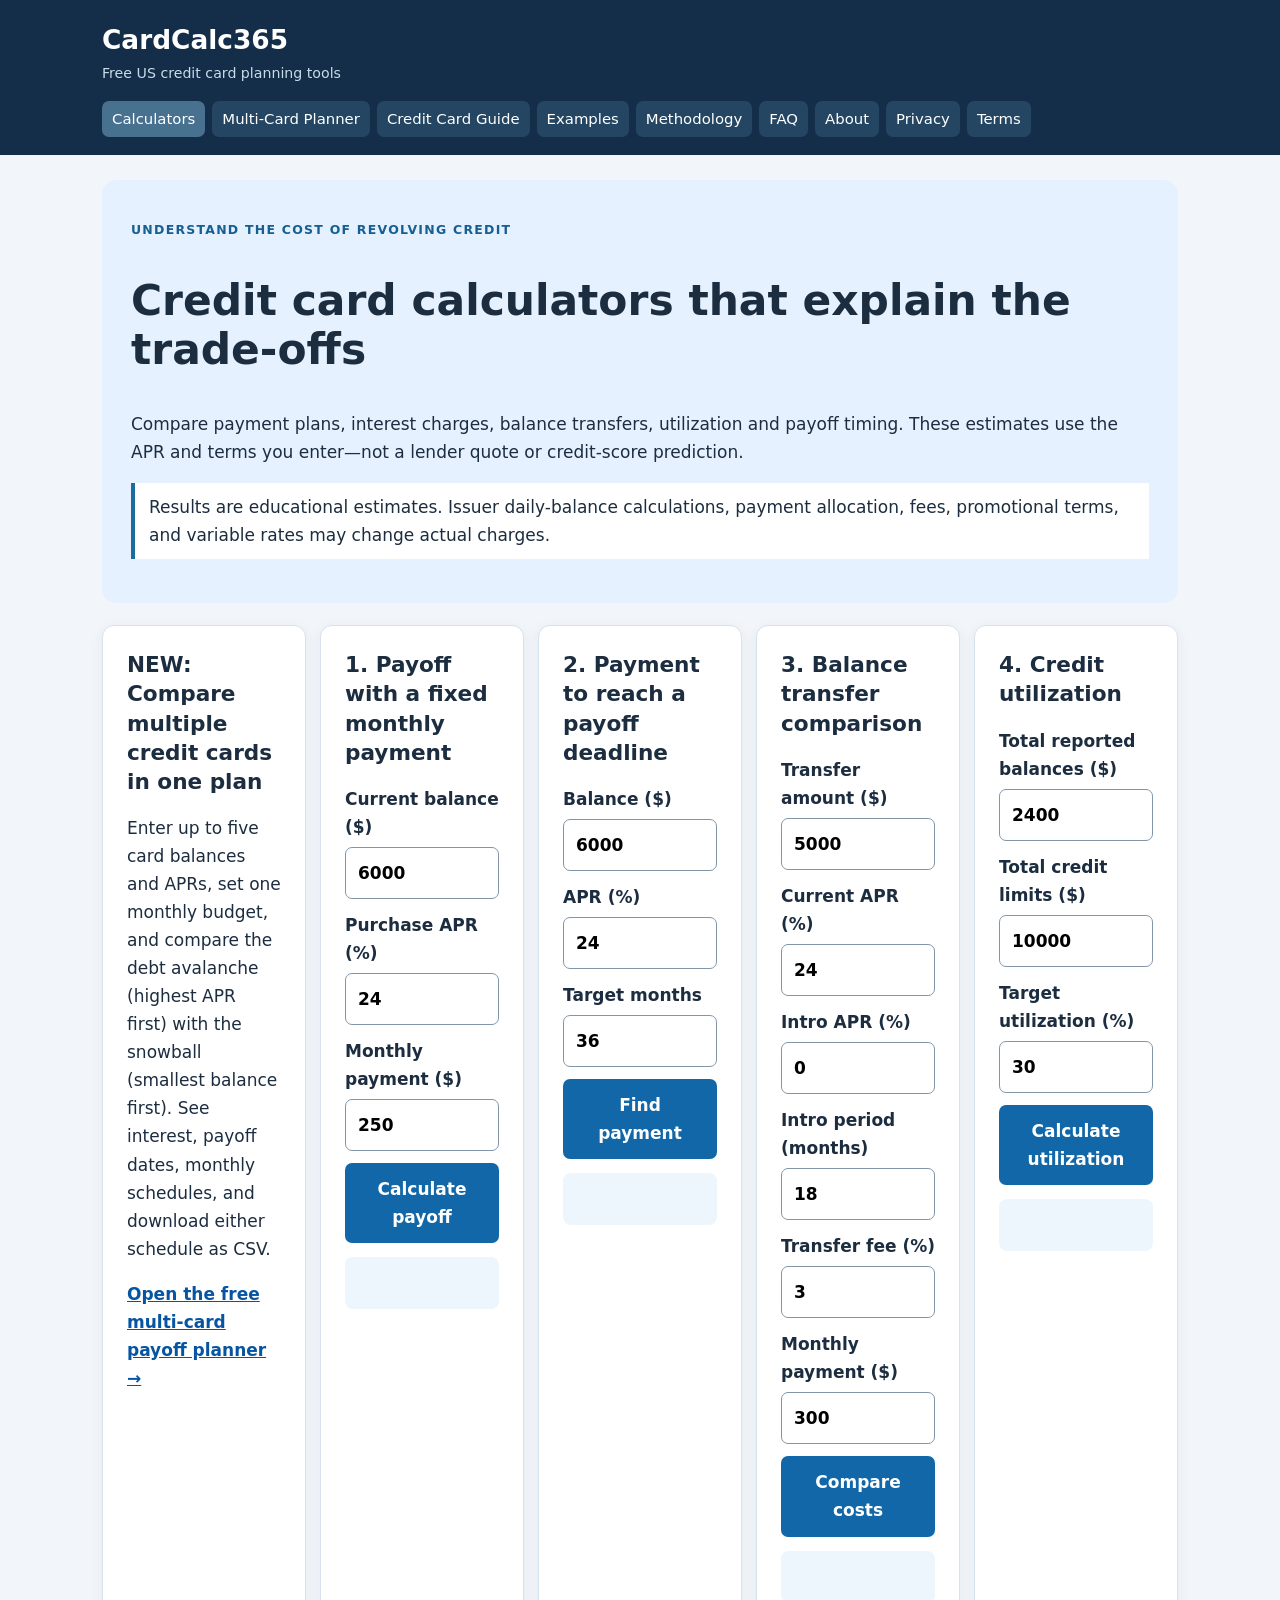
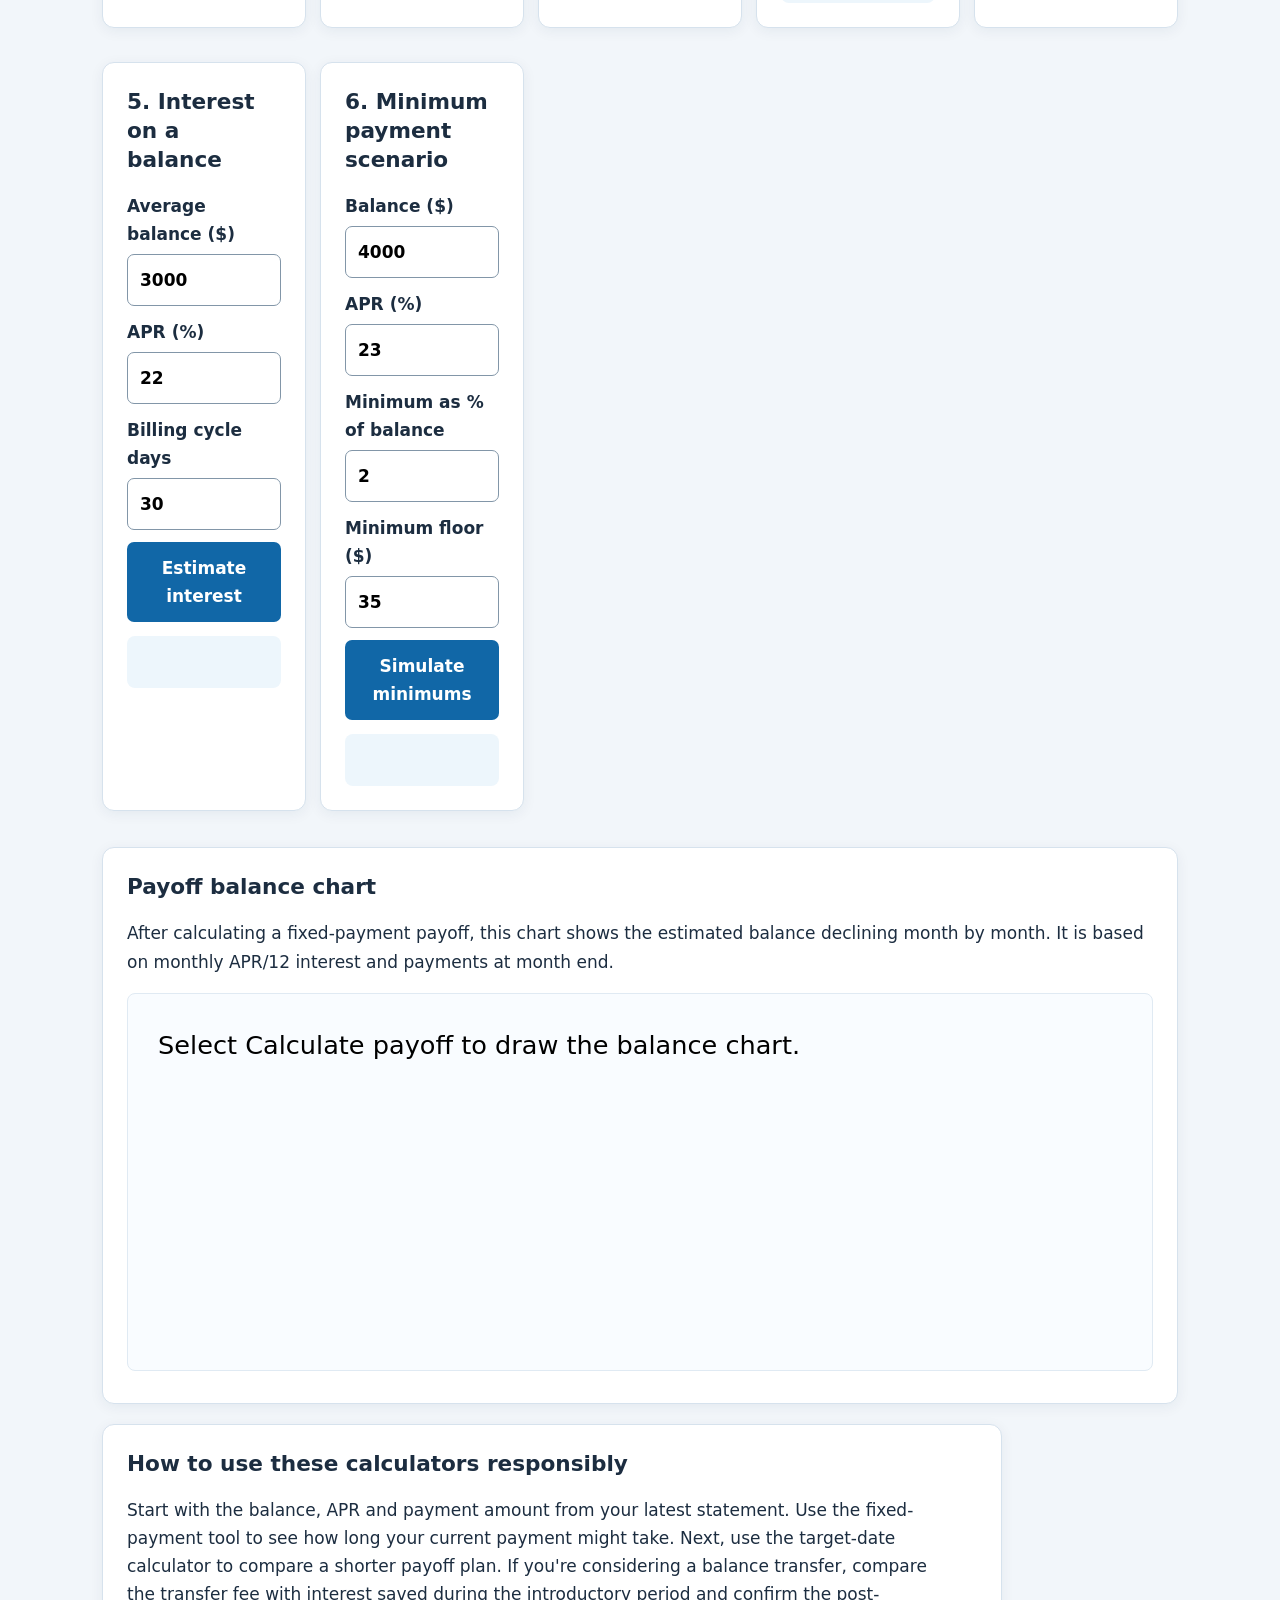
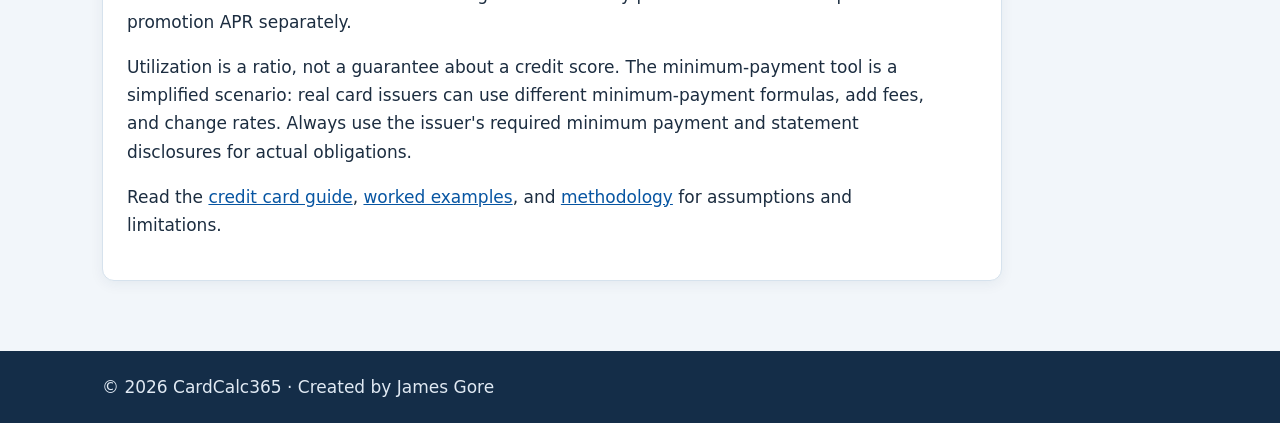
==== commit bdc4c365: "Add files via upload" ====
--- a/index.html
+++ b/index.html
@@ -1,6 +1,6 @@
-<!doctype html><html lang="en"><head><meta charset="utf-8"><meta name="viewport" content="width=device-width,initial-scale=1"><meta name="theme-color" content="#142d48"><title>Credit Card Payoff, Interest, Balance Transfer &amp; Utilization Calculators | CardCalc365</title><meta name="description" content="Six free credit card planning calculators with payoff charts and practical explanations."><link rel="canonical" href="https://cardcalc365.com/index.html"><link rel="stylesheet" href="style.css"><script async src="https://pagead2.googlesyndication.com/pagead/js/adsbygoogle.js?client=ca-pub-5287196493103465" crossorigin="anonymous"></script><script defer src="script.js"></script></head><body><a class="skip" href="#main">Skip to content</a><header><div class="wrap"><div class="brand"><a href="index.html">CardCalc365</a><small>Free US credit card planning tools</small></div><nav aria-label="Main navigation"><a href="index.html" aria-current="page">Calculators</a><a href="guide.html">Credit Card Guide</a><a href="examples.html">Examples</a><a href="methodology.html">Methodology</a><a href="faq.html">FAQ</a><a href="about.html">About</a><a href="privacy.html">Privacy</a><a href="terms.html">Terms</a></nav></div></header><main id="main" class="wrap"><section class="hero"><p class="eyebrow">Understand the cost of revolving credit</p><h1>Credit card calculators that explain the trade-offs</h1><p>Compare payment plans, interest charges, balance transfers, utilization and payoff timing. These estimates use the APR and terms you enter—not a lender quote or credit-score prediction.</p><p class="note">Results are educational estimates. Issuer daily-balance calculations, payment allocation, fees, promotional terms, and variable rates may change actual charges.</p></section>
+<!doctype html><html lang="en"><head><meta charset="utf-8"><meta name="viewport" content="width=device-width,initial-scale=1"><meta name="theme-color" content="#142d48"><title>Credit Card Payoff, Interest, Balance Transfer &amp; Utilization Calculators | CardCalc365</title><meta name="description" content="Six free credit card planning calculators with payoff charts and practical explanations."><link rel="canonical" href="https://cardcalc365.com/index.html"><link rel="stylesheet" href="style.css"><script async src="https://pagead2.googlesyndication.com/pagead/js/adsbygoogle.js?client=ca-pub-5287196493103465" crossorigin="anonymous"></script><script defer src="script.js"></script></head><body><a class="skip" href="#main">Skip to content</a><header><div class="wrap"><div class="brand"><a href="index.html">CardCalc365</a><small>Free US credit card planning tools</small></div><nav aria-label="Main navigation"><a href="index.html" aria-current="page">Calculators</a><a href="planner.html">Multi-Card Planner</a><a href="guide.html">Credit Card Guide</a><a href="examples.html">Examples</a><a href="methodology.html">Methodology</a><a href="faq.html">FAQ</a><a href="about.html">About</a><a href="privacy.html">Privacy</a><a href="terms.html">Terms</a></nav></div></header><main id="main" class="wrap"><section class="hero"><p class="eyebrow">Understand the cost of revolving credit</p><h1>Credit card calculators that explain the trade-offs</h1><p>Compare payment plans, interest charges, balance transfers, utilization and payoff timing. These estimates use the APR and terms you enter—not a lender quote or credit-score prediction.</p><p class="note">Results are educational estimates. Issuer daily-balance calculations, payment allocation, fees, promotional terms, and variable rates may change actual charges.</p></section>
 <div class="grid tools">
-<section class="panel"><h2>1. Payoff with a fixed monthly payment</h2><label>Current balance ($)<input id="pbal" type="number" min="0" step="0.01" value="6000"></label><label>Purchase APR (%)<input id="papr" type="number" min="0" max="100" step="0.01" value="24"></label><label>Monthly payment ($)<input id="ppay" type="number" min="0" step="0.01" value="250"></label><button data-calc="payoff">Calculate payoff</button><div class="result" id="payoff-result" aria-live="polite"></div></section>
+<section class="panel article"><h2>NEW: Compare multiple credit cards in one plan</h2><p>Enter up to five card balances and APRs, set one monthly budget, and compare the debt avalanche (highest APR first) with the snowball (smallest balance first). See interest, payoff dates, monthly schedules, and download either schedule as CSV.</p><p><a href="planner.html"><strong>Open the free multi-card payoff planner →</strong></a></p></section><section class="panel"><h2>1. Payoff with a fixed monthly payment</h2><label>Current balance ($)<input id="pbal" type="number" min="0" step="0.01" value="6000"></label><label>Purchase APR (%)<input id="papr" type="number" min="0" max="100" step="0.01" value="24"></label><label>Monthly payment ($)<input id="ppay" type="number" min="0" step="0.01" value="250"></label><button data-calc="payoff">Calculate payoff</button><div class="result" id="payoff-result" aria-live="polite"></div></section>
 <section class="panel"><h2>2. Payment to reach a payoff deadline</h2><label>Balance ($)<input id="tbal" type="number" min="0" value="6000"></label><label>APR (%)<input id="tapr" type="number" min="0" max="100" value="24"></label><label>Target months<input id="tmonths" type="number" min="1" max="600" value="36"></label><button data-calc="target">Find payment</button><div class="result" id="target-result" aria-live="polite"></div></section>
 <section class="panel"><h2>3. Balance transfer comparison</h2><label>Transfer amount ($)<input id="bbal" type="number" min="0" value="5000"></label><label>Current APR (%)<input id="bapr" type="number" min="0" max="100" value="24"></label><label>Intro APR (%)<input id="bintro" type="number" min="0" max="100" value="0"></label><label>Intro period (months)<input id="bmonths" type="number" min="1" max="120" value="18"></label><label>Transfer fee (%)<input id="bfee" type="number" min="0" max="100" value="3"></label><label>Monthly payment ($)<input id="bpay" type="number" min="0" value="300"></label><button data-calc="transfer">Compare costs</button><div class="result" id="transfer-result" aria-live="polite"></div></section>
 <section class="panel"><h2>4. Credit utilization</h2><label>Total reported balances ($)<input id="ubal" type="number" min="0" value="2400"></label><label>Total credit limits ($)<input id="ulimit" type="number" min="0" value="10000"></label><label>Target utilization (%)<input id="utarget" type="number" min="0" max="100" value="30"></label><button data-calc="util">Calculate utilization</button><div class="result" id="util-result" aria-live="polite"></div></section>
--- a/style.css
+++ b/style.css
@@ -1 +1,2 @@
-*{box-sizing:border-box}body{margin:0;background:#f2f6fa;color:#1c2d40;font:17px/1.65 system-ui,-apple-system,Segoe UI,sans-serif}a{color:#0755a2}a:hover{text-decoration-thickness:2px}.wrap{max-width:1120px;margin:auto;padding:0 22px}header{background:#142d48;color:white;padding:18px 0}header a{color:white}.brand a{font-size:1.65rem;font-weight:800;text-decoration:none}.brand small{display:block;color:#c8dce8}nav{display:flex;flex-wrap:wrap;gap:7px;margin-top:16px}nav a{padding:6px 10px;border-radius:7px;background:#254662;text-decoration:none;font-size:.93rem}nav a:hover,nav a[aria-current]{background:#47718f}main{padding-top:25px!important;padding-bottom:50px!important}.hero{padding:27px 29px;background:#e5f1ff;border-radius:14px;margin-bottom:22px}.hero h1{font-size:clamp(1.9rem,4vw,2.65rem);line-height:1.17}.eyebrow{text-transform:uppercase;letter-spacing:.1em;font-size:.78rem;font-weight:800;color:#165f92}.note{border-left:4px solid #1c6ca2;padding:10px 14px;background:white}.grid{display:grid;grid-template-columns:repeat(auto-fit,minmax(min(100%,320px),1fr));gap:20px}.panel{background:white;border:1px solid #d6e2ed;border-radius:12px;padding:24px;margin-bottom:20px;box-shadow:0 3px 14px #142d4810}.panel h2{font-size:1.35rem;line-height:1.35;margin-top:0}.article{max-width:900px}.article p{max-width:75ch}.lede{font-size:1.1rem}label{display:block;font-weight:650;margin:12px 0}input{display:block;width:100%;padding:11px 12px;font:inherit;border:1px solid #8296a8;border-radius:7px;margin-top:4px}button{padding:12px 18px;background:#1167a7;border:0;color:white;border-radius:7px;font:inherit;font-weight:700;cursor:pointer}button:hover{background:#084c80}button:focus-visible,a:focus-visible,input:focus-visible{outline:3px solid #ffb72b;outline-offset:2px}.result{margin-top:14px;padding:13px;background:#edf6fc;border-radius:8px;min-height:52px;overflow-wrap:anywhere}.result.error{background:#fff0eb;color:#842d14}.return{margin:0 0 18px;font-weight:750}.return a{display:inline-block;padding:7px 12px;background:#e5f1ff;border-radius:7px}svg{width:100%;height:auto;background:#f9fcff;border:1px solid #e0eaf3;border-radius:8px}footer{padding:22px 0;background:#142d48;color:#e0e9f3}.skip{position:absolute;left:-9999px}.skip:focus{left:12px;top:12px;background:white;padding:10px;z-index:10}@media(max-width:600px){.wrap{padding:0 14px}.panel{padding:18px}.hero{padding:18px}nav a{font-size:.85rem}}+*{box-sizing:border-box}body{margin:0;background:#f2f6fa;color:#1c2d40;font:17px/1.65 system-ui,-apple-system,Segoe UI,sans-serif}a{color:#0755a2}a:hover{text-decoration-thickness:2px}.wrap{max-width:1120px;margin:auto;padding:0 22px}header{background:#142d48;color:white;padding:18px 0}header a{color:white}.brand a{font-size:1.65rem;font-weight:800;text-decoration:none}.brand small{display:block;color:#c8dce8}nav{display:flex;flex-wrap:wrap;gap:7px;margin-top:16px}nav a{padding:6px 10px;border-radius:7px;background:#254662;text-decoration:none;font-size:.93rem}nav a:hover,nav a[aria-current]{background:#47718f}main{padding-top:25px!important;padding-bottom:50px!important}.hero{padding:27px 29px;background:#e5f1ff;border-radius:14px;margin-bottom:22px}.hero h1{font-size:clamp(1.9rem,4vw,2.65rem);line-height:1.17}.eyebrow{text-transform:uppercase;letter-spacing:.1em;font-size:.78rem;font-weight:800;color:#165f92}.note{border-left:4px solid #1c6ca2;padding:10px 14px;background:white}.grid{display:grid;grid-template-columns:repeat(auto-fit,minmax(min(100%,320px),1fr));gap:20px}.panel{background:white;border:1px solid #d6e2ed;border-radius:12px;padding:24px;margin-bottom:20px;box-shadow:0 3px 14px #142d4810}.panel h2{font-size:1.35rem;line-height:1.35;margin-top:0}.article{max-width:900px}.article p{max-width:75ch}.lede{font-size:1.1rem}label{display:block;font-weight:650;margin:12px 0}input{display:block;width:100%;padding:11px 12px;font:inherit;border:1px solid #8296a8;border-radius:7px;margin-top:4px}button{padding:12px 18px;background:#1167a7;border:0;color:white;border-radius:7px;font:inherit;font-weight:700;cursor:pointer}button:hover{background:#084c80}button:focus-visible,a:focus-visible,input:focus-visible{outline:3px solid #ffb72b;outline-offset:2px}.result{margin-top:14px;padding:13px;background:#edf6fc;border-radius:8px;min-height:52px;overflow-wrap:anywhere}.result.error{background:#fff0eb;color:#842d14}.return{margin:0 0 18px;font-weight:750}.return a{display:inline-block;padding:7px 12px;background:#e5f1ff;border-radius:7px}svg{width:100%;height:auto;background:#f9fcff;border:1px solid #e0eaf3;border-radius:8px}footer{padding:22px 0;background:#142d48;color:#e0e9f3}.skip{position:absolute;left:-9999px}.skip:focus{left:12px;top:12px;background:white;padding:10px;z-index:10}@media(max-width:600px){.wrap{padding:0 14px}.panel{padding:18px}.hero{padding:18px}nav a{font-size:.85rem}}
+.table-scroll{overflow-x:auto;margin:12px 0}.data-table{border-collapse:collapse;width:100%;min-width:570px}.data-table th,.data-table td{padding:9px;border:1px solid #d4e2ef;text-align:left}.data-table input{width:100%;min-width:100px;box-sizing:border-box}.data-table th{background:#e8f3fc}.grid{display:grid;grid-template-columns:repeat(auto-fit,minmax(200px,1fr));gap:14px;margin:16px 0}.grid label{display:block;font-weight:650}.grid input{display:block;width:100%;box-sizing:border-box;margin-top:6px}select{padding:10px;margin:8px;border-radius:6px;border:1px solid #8a9eae}#schedule-panel[hidden]{display:none}
